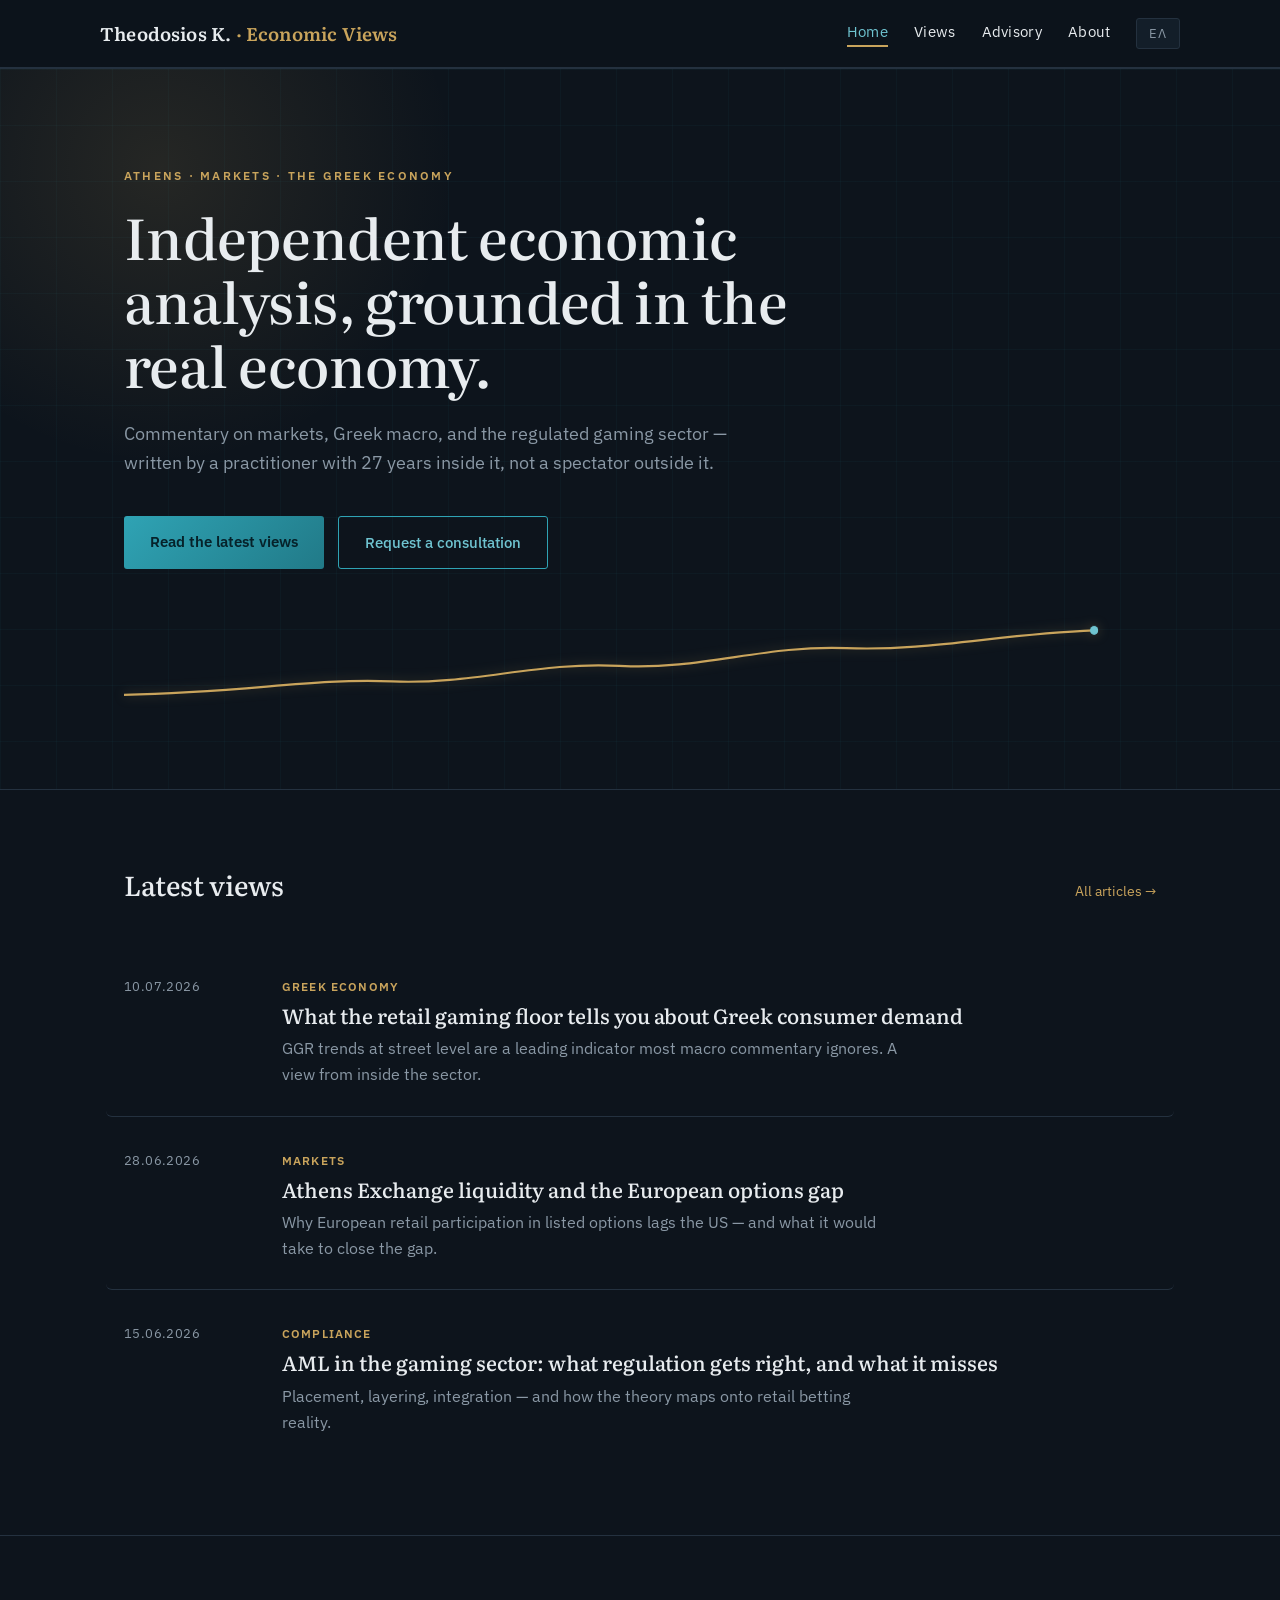
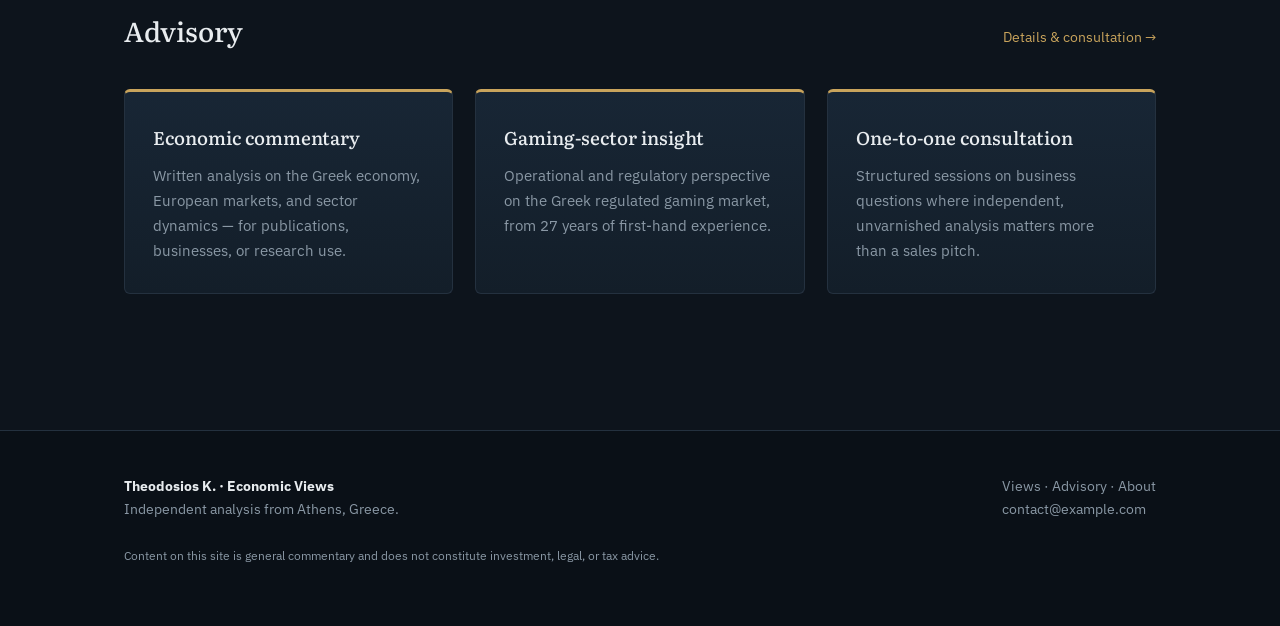
==== index.html @ 7d775573 "Update title for ATHEX:MYTIL symbol" ====
<!DOCTYPE html>
<html lang="en" data-lang="en">
<head>
<meta charset="UTF-8">
<meta name="viewport" content="width=device-width, initial-scale=1.0">
<title>Theodosios K. — Economic Views</title>
<meta name="description" content="Independent economic analysis and advisory from Athens. Markets, the Greek economy, and regulated-sector insight.">
<link rel="preconnect" href="https://fonts.googleapis.com">
<link href="https://fonts.googleapis.com/css2?family=Literata:wght@400;500;600&family=IBM+Plex+Sans:wght@400;500;600&display=swap" rel="stylesheet">
<link rel="stylesheet" href="assets/style.css">
<script src="assets/lang.js"></script>
</head>
<body>

<header class="site">
  <div class="wrap site-bar">
    <a class="brand" href="index.html">Theodosios K. <span>· Economic Views</span></a>
    <button class="nav-btn" id="navBtn" aria-label="Menu">☰</button>
    <nav class="main" id="mainNav">
      <a href="index.html" aria-current="page"><span class="lang-en">Home</span><span class="lang-el">Αρχική</span></a>
      <a href="articles.html"><span class="lang-en">Views</span><span class="lang-el">Άρθρα</span></a>
      <a href="services.html"><span class="lang-en">Advisory</span><span class="lang-el">Υπηρεσίες</span></a>
      <a href="about.html"><span class="lang-en">About</span><span class="lang-el">Σχετικά</span></a>
      <button class="lang-toggle" id="langToggle" aria-label="Switch language">ΕΛ</button>
    </nav>
  </div>
</header>
<!-- ATHEX ticker (TradingView, 15' delayed) -->
<div class="tv-tape" style="border-bottom:1px solid var(--hairline);">
  <div class="tradingview-widget-container">
    <div class="tradingview-widget-container__widget"></div>
    <script type="text/javascript"
      src="https://s3.tradingview.com/external-embedding/embed-widget-ticker-tape.js" async>
    {
      "symbols": [
        {"proName": "ATHEX:GD", "title": "Γενικός Δείκτης"},
        {"proName": "ATHEX:ETE", "title": "Εθνική"},
        {"proName": "ATHEX:EUROB", "title": "Eurobank"},
        {"proName": "ATHEX:MYTIL", "title": "ALWN"},
        {"proName": "FX_IDC:EURUSD", "title": "EUR/USD"}
      ],
      "showSymbolLogo": false,
      "colorTheme": "dark",
      "isTransparent": true,
      "displayMode": "adaptive",
      "locale": "el"
    }
    </script>
  </div>
</div>
<main>
  <!-- ============ HERO ============ -->
  <section class="hero">
    <div class="wrap">
      <p class="eyebrow"><span class="lang-en">Athens · Markets · The Greek Economy</span><span class="lang-el">Αθήνα · Αγορές · Ελληνική Οικονομία</span></p>
      <h1>
        <span class="lang-en">Independent economic analysis, grounded in the real economy.</span>
        <span class="lang-el">Ανεξάρτητη οικονομική ανάλυση, με βάση την πραγματική οικονομία.</span>
      </h1>
      <p class="lede">
        <span class="lang-en">Commentary on markets, Greek macro, and the regulated gaming sector — written by a practitioner with 27 years inside it, not a spectator outside it.</span>
        <span class="lang-el">Σχολιασμός για τις αγορές, τα ελληνικά μακροοικονομικά και τον ρυθμιζόμενο κλάδο τυχερών παιγνίων — από επαγγελματία με 27 χρόνια μέσα στον κλάδο, όχι θεατή απ' έξω.</span>
      </p>
      <div class="cta-row">
        <a class="btn primary" href="articles.html"><span class="lang-en">Read the latest views</span><span class="lang-el">Διαβάστε τα άρθρα</span></a>
        <a class="btn ghost" href="services.html#consult"><span class="lang-en">Request a consultation</span><span class="lang-el">Ζητήστε συμβουλευτική</span></a>
      </div>
      <!-- Signature: a single drawn curve -->
      <svg class="curve" viewBox="0 0 1000 90" preserveAspectRatio="none" aria-hidden="true">
        <path d="M0,70 C120,68 180,55 260,58 C340,61 400,40 480,44 C560,48 620,25 700,28 C780,31 850,15 940,12"/>
        <circle cx="940" cy="12" r="4"/>
      </svg>
    </div>
  </section>

  <!-- ============ LATEST VIEWS ============ -->
  <section class="block">
    <div class="wrap">
      <div class="section-head">
        <h2><span class="lang-en">Latest views</span><span class="lang-el">Πρόσφατα άρθρα</span></h2>
        <a class="more" href="articles.html"><span class="lang-en">All articles →</span><span class="lang-el">Όλα τα άρθρα →</span></a>
      </div>
      <div class="post-list">
        <div class="post">
          <time datetime="2026-07-10">10.07.2026</time>
          <div>
            <span class="tag"><span class="lang-en">Greek Economy</span><span class="lang-el">Ελληνική Οικονομία</span></span>
            <h3><a href="article-sample.html"><span class="lang-en">What the retail gaming floor tells you about Greek consumer demand</span><span class="lang-el">Τι σου λέει το ταμείο του πρακτορείου για την ελληνική καταναλωτική ζήτηση</span></a></h3>
            <p><span class="lang-en">GGR trends at street level are a leading indicator most macro commentary ignores. A view from inside the sector.</span><span class="lang-el">Οι τάσεις GGR σε επίπεδο δρόμου είναι πρόδρομος δείκτης που ο περισσότερος μακρο-σχολιασμός αγνοεί.</span></p>
          </div>
        </div>
        <div class="post">
          <time datetime="2026-06-28">28.06.2026</time>
          <div>
            <span class="tag"><span class="lang-en">Markets</span><span class="lang-el">Αγορές</span></span>
            <h3><a href="#"><span class="lang-en">Athens Exchange liquidity and the European options gap</span><span class="lang-el">Η ρευστότητα του Χ.Α. και το ευρωπαϊκό κενό στα options</span></a></h3>
            <p><span class="lang-en">Why European retail participation in listed options lags the US — and what it would take to close the gap.</span><span class="lang-el">Γιατί η ευρωπαϊκή συμμετοχή ιδιωτών στα εισηγμένα options υστερεί έναντι των ΗΠΑ.</span></p>
          </div>
        </div>
        <div class="post">
          <time datetime="2026-06-15">15.06.2026</time>
          <div>
            <span class="tag"><span class="lang-en">Compliance</span><span class="lang-el">Κανονιστική Συμμόρφωση</span></span>
            <h3><a href="#"><span class="lang-en">AML in the gaming sector: what regulation gets right, and what it misses</span><span class="lang-el">AML στον κλάδο παιγνίων: τι πετυχαίνει η ρύθμιση και τι της διαφεύγει</span></a></h3>
            <p><span class="lang-en">Placement, layering, integration — and how the theory maps onto retail betting reality.</span><span class="lang-el">Placement, layering, integration — και πώς η θεωρία αντιστοιχεί στην πραγματικότητα του retail στοιχηματισμού.</span></p>
          </div>
        </div>
      </div>
    </div>
  </section>

  <!-- ============ SERVICES TEASER ============ -->
  <section class="block">
    <div class="wrap">
      <div class="section-head">
        <h2><span class="lang-en">Advisory</span><span class="lang-el">Συμβουλευτικές υπηρεσίες</span></h2>
        <a class="more" href="services.html"><span class="lang-en">Details & consultation →</span><span class="lang-el">Λεπτομέρειες & συμβουλευτική →</span></a>
      </div>
      <div class="svc-grid">
        <div class="svc">
          <h3><span class="lang-en">Economic commentary</span><span class="lang-el">Οικονομικός σχολιασμός</span></h3>
          <p><span class="lang-en">Written analysis on the Greek economy, European markets, and sector dynamics — for publications, businesses, or research use.</span><span class="lang-el">Γραπτή ανάλυση για την ελληνική οικονομία, τις ευρωπαϊκές αγορές και τη δυναμική κλάδων.</span></p>
        </div>
        <div class="svc">
          <h3><span class="lang-en">Gaming-sector insight</span><span class="lang-el">Εξειδίκευση στον κλάδο παιγνίων</span></h3>
          <p><span class="lang-en">Operational and regulatory perspective on the Greek regulated gaming market, from 27 years of first-hand experience.</span><span class="lang-el">Λειτουργική και κανονιστική οπτική για την ελληνική ρυθμιζόμενη αγορά παιγνίων, από 27 χρόνια εμπειρίας.</span></p>
        </div>
        <div class="svc">
          <h3><span class="lang-en">One-to-one consultation</span><span class="lang-el">Ατομική συμβουλευτική</span></h3>
          <p><span class="lang-en">Structured sessions on business questions where independent, unvarnished analysis matters more than a sales pitch.</span><span class="lang-el">Δομημένες συνεδρίες για επιχειρηματικά ερωτήματα όπου η ανεξάρτητη, ειλικρινής ανάλυση μετράει.</span></p>
        </div>
      </div>
    </div>
  </section>
</main>

<footer class="site">
  <div class="wrap cols">
    <div>
      <div><strong>Theodosios K. · Economic Views</strong></div>
      <div><span class="lang-en">Independent analysis from Athens, Greece.</span><span class="lang-el">Ανεξάρτητη ανάλυση από την Αθήνα.</span></div>
    </div>
    <div>
      <div><a href="articles.html"><span class="lang-en">Views</span><span class="lang-el">Άρθρα</span></a> · <a href="services.html"><span class="lang-en">Advisory</span><span class="lang-el">Υπηρεσίες</span></a> · <a href="about.html"><span class="lang-en">About</span><span class="lang-el">Σχετικά</span></a></div>
      <div><a href="mailto:contact@example.com">contact@example.com</a></div>
    </div>
  </div>
  <div class="wrap" style="margin-top:24px; font-size:0.78rem;">
    <span class="lang-en">Content on this site is general commentary and does not constitute investment, legal, or tax advice.</span>
    <span class="lang-el">Το περιεχόμενο του παρόντος αποτελεί γενικό σχολιασμό και δεν συνιστά επενδυτική, νομική ή φορολογική συμβουλή.</span>
  </div>
</footer>

</body>
</html>
---- assets/style.css ----
/* ============================================================
   Economic Views — dark edition
   Palette: night #0D141C · panel #131E29 · ink-light #E8ECEF
            petrol #2FA3B4 · brass #C9A45C · muted #8A98A5
   Type:    Literata (display) · IBM Plex Sans (body/UI)
   ============================================================ */

:root {
  --night: #0D141C;
  --panel: #131E29;
  --panel-2: #182635;
  --ink: #E8ECEF;
  --petrol: #2FA3B4;
  --petrol-soft: #6FC4D1;
  --brass: #C9A45C;
  --muted: #8A98A5;
  --hairline: #24313F;
  --max: 1080px;
  --serif: "Literata", Georgia, serif;
  --sans: "IBM Plex Sans", -apple-system, "Segoe UI", sans-serif;
}

* { margin: 0; padding: 0; box-sizing: border-box; }

html { scroll-behavior: smooth; }

body {
  font-family: var(--sans);
  font-size: 17px;
  line-height: 1.65;
  color: var(--ink);
  background: var(--night);
  -webkit-font-smoothing: antialiased;
}

/* ---- Bilingual switching ---- */
html[data-lang="en"] .lang-el { display: none !important; }
html[data-lang="el"] .lang-en { display: none !important; }

img, svg { max-width: 100%; display: block; }

a { color: var(--petrol-soft); text-decoration: none; }
a:hover { text-decoration: underline; }
a:focus-visible, button:focus-visible {
  outline: 2px solid var(--petrol);
  outline-offset: 3px;
}

::selection { background: rgba(47,163,180,0.35); }

.wrap { max-width: var(--max); margin: 0 auto; padding: 0 24px; }

/* ---- Header -------------------------------------------------- */
header.site {
  border-bottom: 1px solid var(--hairline);
  background: rgba(13,20,28,0.88);
  backdrop-filter: blur(10px);
  -webkit-backdrop-filter: blur(10px);
  position: sticky; top: 0; z-index: 40;
}
.site-bar {
  display: flex; align-items: center; justify-content: space-between;
  padding: 18px 0;
  gap: 16px;
}
.brand {
  font-family: var(--serif);
  font-weight: 600;
  font-size: 1.15rem;
  letter-spacing: 0.01em;
  color: var(--ink);
}
.brand span { color: var(--brass); }
.brand:hover { text-decoration: none; }

nav.main { display: flex; align-items: center; gap: 26px; }
nav.main a {
  font-size: 0.92rem;
  color: var(--ink);
  letter-spacing: 0.02em;
  position: relative;
  padding-bottom: 3px;
}
nav.main a:hover { text-decoration: none; color: var(--petrol-soft); }
nav.main a::after {
  content: "";
  position: absolute; left: 0; bottom: 0;
  width: 0; height: 2px;
  background: var(--brass);
  transition: width 0.25s ease;
}
nav.main a:hover::after { width: 100%; }
nav.main a[aria-current="page"] { color: var(--petrol-soft); }
nav.main a[aria-current="page"]::after { width: 100%; }

.lang-toggle {
  font-family: var(--sans);
  font-size: 0.82rem;
  letter-spacing: 0.06em;
  border: 1px solid var(--hairline);
  background: var(--panel);
  color: var(--muted);
  border-radius: 3px;
  padding: 6px 12px;
  cursor: pointer;
  transition: border-color 0.2s, color 0.2s;
}
.lang-toggle:hover { border-color: var(--brass); color: var(--brass); }

.nav-btn { display: none; background: none; border: none; font-size: 1.5rem; color: var(--ink); cursor: pointer; }
@media (max-width: 760px) {
  .nav-btn { display: block; }
  nav.main {
    display: none;
    position: absolute; left: 0; right: 0; top: 100%;
    background: var(--night);
    border-bottom: 1px solid var(--hairline);
    flex-direction: column; align-items: flex-start;
    padding: 14px 24px 20px; gap: 14px;
  }
  nav.main.open { display: flex; }
}

/* ---- Hero ---------------------------------------------------- */
.hero {
  padding: 96px 0 72px;
  position: relative;
  overflow: hidden;
  /* faint chart-grid, like graph paper in the dark */
  background-image:
    linear-gradient(rgba(47,163,180,0.045) 1px, transparent 1px),
    linear-gradient(90deg, rgba(47,163,180,0.045) 1px, transparent 1px);
  background-size: 56px 56px;
}
.hero::before {
  /* brass glow, upper left — quiet, not neon */
  content: "";
  position: absolute;
  top: -220px; left: -160px;
  width: 640px; height: 640px;
  background: radial-gradient(circle, rgba(201,164,92,0.13) 0%, transparent 65%);
  pointer-events: none;
}
.hero > .wrap { position: relative; }
.eyebrow {
  font-size: 0.78rem;
  letter-spacing: 0.18em;
  text-transform: uppercase;
  color: var(--brass);
  font-weight: 600;
  margin-bottom: 18px;
}
.hero h1 {
  font-family: var(--serif);
  font-weight: 500;
  font-size: clamp(2.1rem, 5vw, 3.5rem);
  line-height: 1.15;
  max-width: 20ch;
  letter-spacing: -0.01em;
  color: var(--ink);
}
.hero p.lede {
  margin-top: 22px;
  font-size: 1.12rem;
  color: var(--muted);
  max-width: 56ch;
}
.hero .curve {
  margin-top: 48px;
  width: 100%;
  height: 100px;
  overflow: visible;
  filter: drop-shadow(0 0 6px rgba(201,164,92,0.35));
}
.curve path {
  fill: none;
  stroke: var(--brass);
  stroke-width: 2;
  stroke-dasharray: 1400;
  stroke-dashoffset: 1400;
  animation: draw 2.2s ease-out 0.3s forwards;
}
.curve circle {
  fill: var(--petrol-soft);
  opacity: 0;
  animation: appear 0.5s ease-out 2.2s forwards;
}
@keyframes draw { to { stroke-dashoffset: 0; } }
@keyframes appear { to { opacity: 1; } }
@media (prefers-reduced-motion: reduce) {
  .curve path { animation: none; stroke-dashoffset: 0; }
  .curve circle { animation: none; opacity: 1; }
  nav.main a::after { transition: none; }
  html { scroll-behavior: auto; }
}

.cta-row { margin-top: 38px; display: flex; gap: 14px; flex-wrap: wrap; }
.btn {
  display: inline-block;
  font-size: 0.95rem;
  font-weight: 500;
  padding: 13px 26px;
  border-radius: 3px;
  border: 1px solid var(--petrol);
  transition: transform 0.15s ease, box-shadow 0.2s ease, background 0.2s;
}
.btn.primary {
  background: linear-gradient(135deg, #2FA3B4 0%, #217A88 100%);
  color: #06222A;
  font-weight: 600;
  border: none;
}
.btn.primary:hover {
  text-decoration: none;
  transform: translateY(-1px);
  box-shadow: 0 6px 22px rgba(47,163,180,0.30);
}
.btn.ghost { color: var(--petrol-soft); background: transparent; }
.btn.ghost:hover {
  background: rgba(47,163,180,0.10);
  text-decoration: none;
}

/* ---- Sections ------------------------------------------------ */
section.block { padding: 72px 0; border-top: 1px solid var(--hairline); }
.section-head {
  display: flex; align-items: baseline; justify-content: space-between;
  margin-bottom: 36px; gap: 16px; flex-wrap: wrap;
}
.section-head h2 {
  font-family: var(--serif);
  font-weight: 500;
  font-size: 1.7rem;
  color: var(--ink);
}
.section-head a.more { font-size: 0.9rem; color: var(--brass); }
.section-head a.more:hover { color: var(--petrol-soft); text-decoration: none; }

/* ---- Article cards ------------------------------------------ */
.post-list { display: grid; gap: 0; }
.post {
  display: grid;
  grid-template-columns: 130px 1fr;
  gap: 28px;
  padding: 28px 18px;
  margin: 0 -18px;
  border-bottom: 1px solid var(--hairline);
  border-radius: 6px;
  transition: background 0.2s ease;
}
.post:hover { background: var(--panel); }
.post:last-child { border-bottom: none; }
.post time {
  font-size: 0.82rem;
  color: var(--muted);
  font-variant-numeric: tabular-nums;
  letter-spacing: 0.03em;
  padding-top: 5px;
}
.post h3 {
  font-family: var(--serif);
  font-weight: 500;
  font-size: 1.28rem;
  line-height: 1.3;
}
.post h3 a { color: var(--ink); }
.post h3 a:hover { color: var(--petrol-soft); text-decoration: none; }
.post p { margin-top: 8px; color: var(--muted); font-size: 0.97rem; max-width: 62ch; }
.tag {
  display: inline-block;
  font-size: 0.72rem;
  letter-spacing: 0.1em;
  text-transform: uppercase;
  color: var(--brass);
  margin-bottom: 6px;
  font-weight: 600;
}
@media (max-width: 620px) {
  .post { grid-template-columns: 1fr; gap: 6px; }
}

/* ---- Services ------------------------------------------------ */
.svc-grid {
  display: grid;
  grid-template-columns: repeat(auto-fit, minmax(260px, 1fr));
  gap: 22px;
}
.svc {
  background: linear-gradient(180deg, var(--panel-2) 0%, var(--panel) 100%);
  border: 1px solid var(--hairline);
  border-top: 3px solid var(--brass);
  border-radius: 6px;
  padding: 30px 28px;
  transition: transform 0.2s ease, box-shadow 0.25s ease, border-color 0.2s;
}
.svc:hover {
  transform: translateY(-4px);
  box-shadow: 0 14px 34px rgba(0,0,0,0.40);
  border-color: rgba(201,164,92,0.45);
}
.svc h3 { font-family: var(--serif); font-weight: 500; font-size: 1.15rem; margin-bottom: 10px; color: var(--ink); }
.svc p { font-size: 0.95rem; color: var(--muted); }

/* ---- Article page ------------------------------------------- */
article.single { padding: 72px 0; max-width: 720px; margin: 0 auto; }
article.single .meta { font-size: 0.85rem; color: var(--muted); margin-bottom: 14px; font-variant-numeric: tabular-nums; }
article.single h1 {
  font-family: var(--serif);
  font-weight: 500;
  font-size: clamp(1.8rem, 4vw, 2.6rem);
  line-height: 1.2;
  margin-bottom: 26px;
  color: var(--ink);
}
article.single .body p { margin-bottom: 20px; }
article.single .body h2 {
  font-family: var(--serif); font-weight: 500;
  font-size: 1.35rem; margin: 36px 0 14px;
  color: var(--ink);
}
article.single .body blockquote {
  border-left: 3px solid var(--brass);
  background: var(--panel);
  border-radius: 0 6px 6px 0;
  padding: 16px 20px; margin: 26px 0;
  color: var(--petrol-soft); font-style: italic;
}
.disclaimer {
  margin-top: 44px;
  font-size: 0.82rem;
  color: var(--muted);
  border-top: 1px solid var(--hairline);
  padding-top: 18px;
}

/* ---- Forms --------------------------------------------------- */
form.consult {
  background: linear-gradient(180deg, var(--panel-2) 0%, var(--panel) 100%);
  border: 1px solid var(--hairline);
  border-radius: 6px;
  padding: 34px 32px;
  max-width: 640px;
  box-shadow: 0 18px 44px rgba(0,0,0,0.35);
}
form.consult label {
  display: block;
  font-size: 0.85rem;
  font-weight: 500;
  letter-spacing: 0.03em;
  margin: 18px 0 6px;
  color: var(--ink);
}
form.consult label:first-of-type { margin-top: 0; }
form.consult input, form.consult select, form.consult textarea {
  width: 100%;
  font-family: var(--sans);
  font-size: 0.95rem;
  padding: 12px 13px;
  border: 1px solid var(--hairline);
  border-radius: 4px;
  background: var(--night);
  color: var(--ink);
  transition: border-color 0.2s;
}
form.consult input:focus, form.consult select:focus, form.consult textarea:focus {
  outline: none;
  border-color: var(--petrol);
  box-shadow: 0 0 0 3px rgba(47,163,180,0.18);
}
form.consult button { margin-top: 26px; cursor: pointer; font-family: var(--sans); }

/* ---- About --------------------------------------------------- */
.about-grid { display: grid; grid-template-columns: 2fr 1fr; gap: 48px; }
.about-grid .facts {
  border-left: 1px solid var(--hairline);
  padding-left: 32px;
  font-size: 0.92rem;
}
.about-grid .facts dt {
  font-size: 0.72rem; letter-spacing: 0.12em; text-transform: uppercase;
  color: var(--brass); font-weight: 600; margin-top: 20px;
}
.about-grid .facts dt:first-child { margin-top: 0; }
.about-grid .facts dd { color: var(--muted); margin-top: 4px; }
@media (max-width: 720px) {
  .about-grid { grid-template-columns: 1fr; }
  .about-grid .facts { border-left: none; padding-left: 0; border-top: 1px solid var(--hairline); padding-top: 24px; }
}

/* ---- Footer -------------------------------------------------- */
footer.site {
  border-top: 1px solid var(--hairline);
  margin-top: 64px;
  padding: 44px 0 60px;
  font-size: 0.88rem;
  color: var(--muted);
  background: #0A1017;
}
footer.site .cols { display: flex; justify-content: space-between; gap: 24px; flex-wrap: wrap; }
footer.site strong { color: var(--ink); }
footer.site a { color: var(--muted); }
footer.site a:hover { color: var(--brass); }
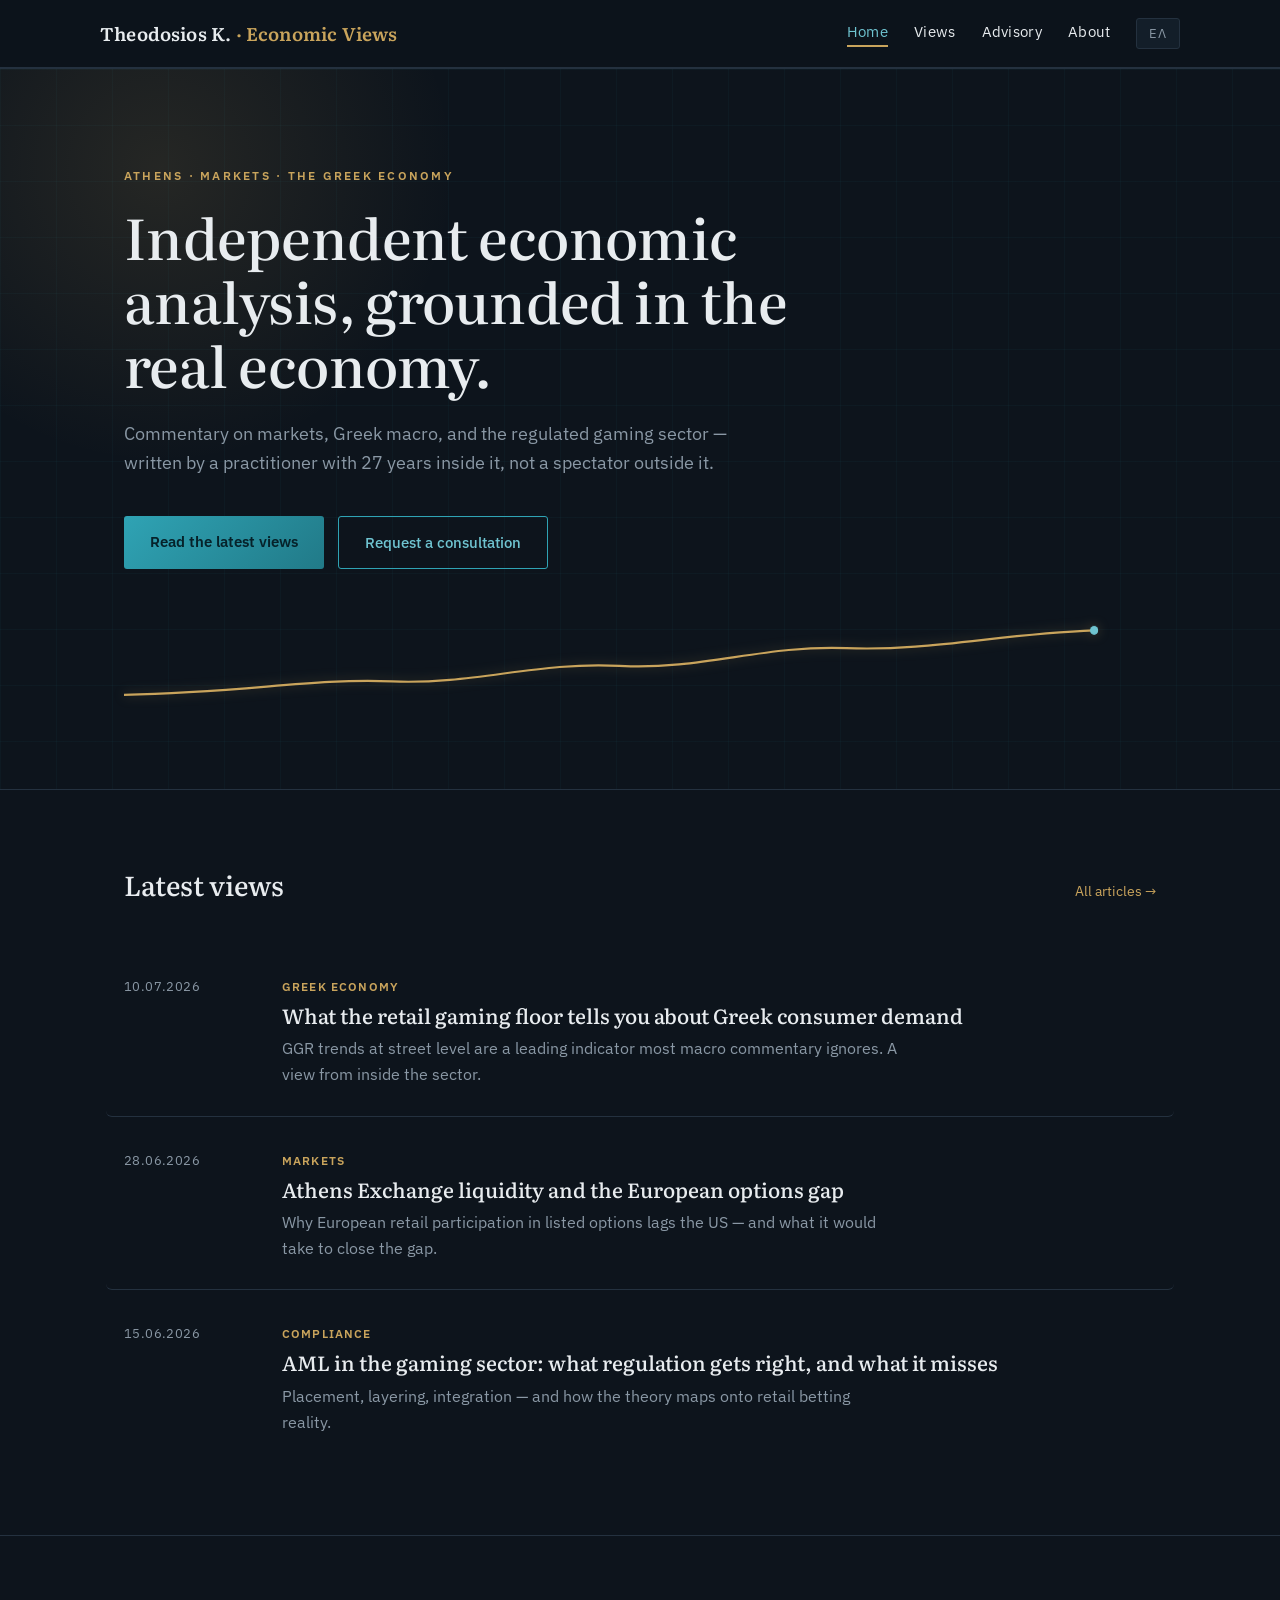
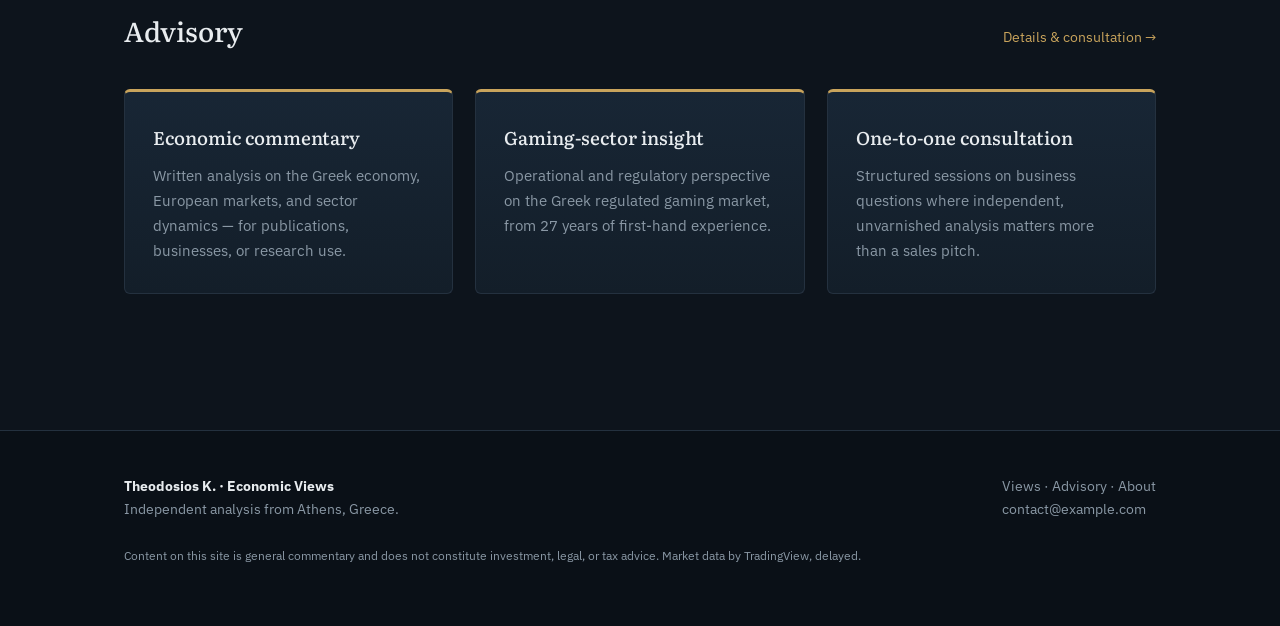
==== commit 3731ce97: "Add files via upload" ====
--- a/index.html
+++ b/index.html
@@ -25,7 +25,8 @@
     </nav>
   </div>
 </header>
-<!-- ATHEX ticker (TradingView, 15' delayed) -->
+
+<!-- Global markets ticker (TradingView, 15' delayed, widget-licensed symbols) -->
 <div class="tv-tape" style="border-bottom:1px solid var(--hairline);">
   <div class="tradingview-widget-container">
     <div class="tradingview-widget-container__widget"></div>
@@ -33,11 +34,23 @@
       src="https://s3.tradingview.com/external-embedding/embed-widget-ticker-tape.js" async>
     {
       "symbols": [
-        {"proName": "ATHEX:GD", "title": "Γενικός Δείκτης"},
-        {"proName": "ATHEX:ETE", "title": "Εθνική"},
-        {"proName": "ATHEX:EUROB", "title": "Eurobank"},
-        {"proName": "ATHEX:MYTIL", "title": "ALWN"},
-        {"proName": "FX_IDC:EURUSD", "title": "EUR/USD"}
+        {"proName": "ATHEX:GD",         "title": "Γενικός Δείκτης"},
+        {"proName": "INDEX:SX5E",       "title": "Euro Stoxx 50"},
+        {"proName": "XETR:DAX",         "title": "DAX"},
+        {"proName": "INDEX:CAC40",      "title": "CAC 40"},
+        {"proName": "FOREXCOM:UKXGBP",  "title": "UK 100"},
+        {"proName": "FOREXCOM:SPXUSD",  "title": "S&P 500"},
+        {"proName": "FOREXCOM:NSXUSD",  "title": "Nasdaq 100"},
+        {"proName": "FOREXCOM:DJI",     "title": "Dow Jones"},
+        {"proName": "INDEX:NKY",        "title": "Nikkei 225"},
+        {"proName": "INDEX:KSIC",       "title": "KOSPI"},
+        {"proName": "ASX:XJO",          "title": "ASX 200"},
+        {"proName": "CBOT:ZN1!",        "title": "US 10Y Note (fut.)"},
+        {"proName": "EUREX:FGBL1!",     "title": "Bund (fut.)"},
+        {"proName": "TVC:GOLD",         "title": "Χρυσός"},
+        {"proName": "TVC:SILVER",       "title": "Ασήμι"},
+        {"proName": "BITSTAMP:BTCUSD",  "title": "Bitcoin"},
+        {"proName": "FX_IDC:EURUSD",    "title": "EUR/USD"}
       ],
       "showSymbolLogo": false,
       "colorTheme": "dark",
@@ -48,6 +61,9 @@
     </script>
   </div>
 </div>
+
+
+
 <main>
   <!-- ============ HERO ============ -->
   <section class="hero">
@@ -146,8 +162,8 @@
     </div>
   </div>
   <div class="wrap" style="margin-top:24px; font-size:0.78rem;">
-    <span class="lang-en">Content on this site is general commentary and does not constitute investment, legal, or tax advice.</span>
-    <span class="lang-el">Το περιεχόμενο του παρόντος αποτελεί γενικό σχολιασμό και δεν συνιστά επενδυτική, νομική ή φορολογική συμβουλή.</span>
+    <span class="lang-en">Content on this site is general commentary and does not constitute investment, legal, or tax advice. Market data by TradingView, delayed.</span>
+    <span class="lang-el">Το περιεχόμενο του παρόντος αποτελεί γενικό σχολιασμό και δεν συνιστά επενδυτική, νομική ή φορολογική συμβουλή. Δεδομένα αγορών από TradingView, με καθυστέρηση.</span>
   </div>
 </footer>
 
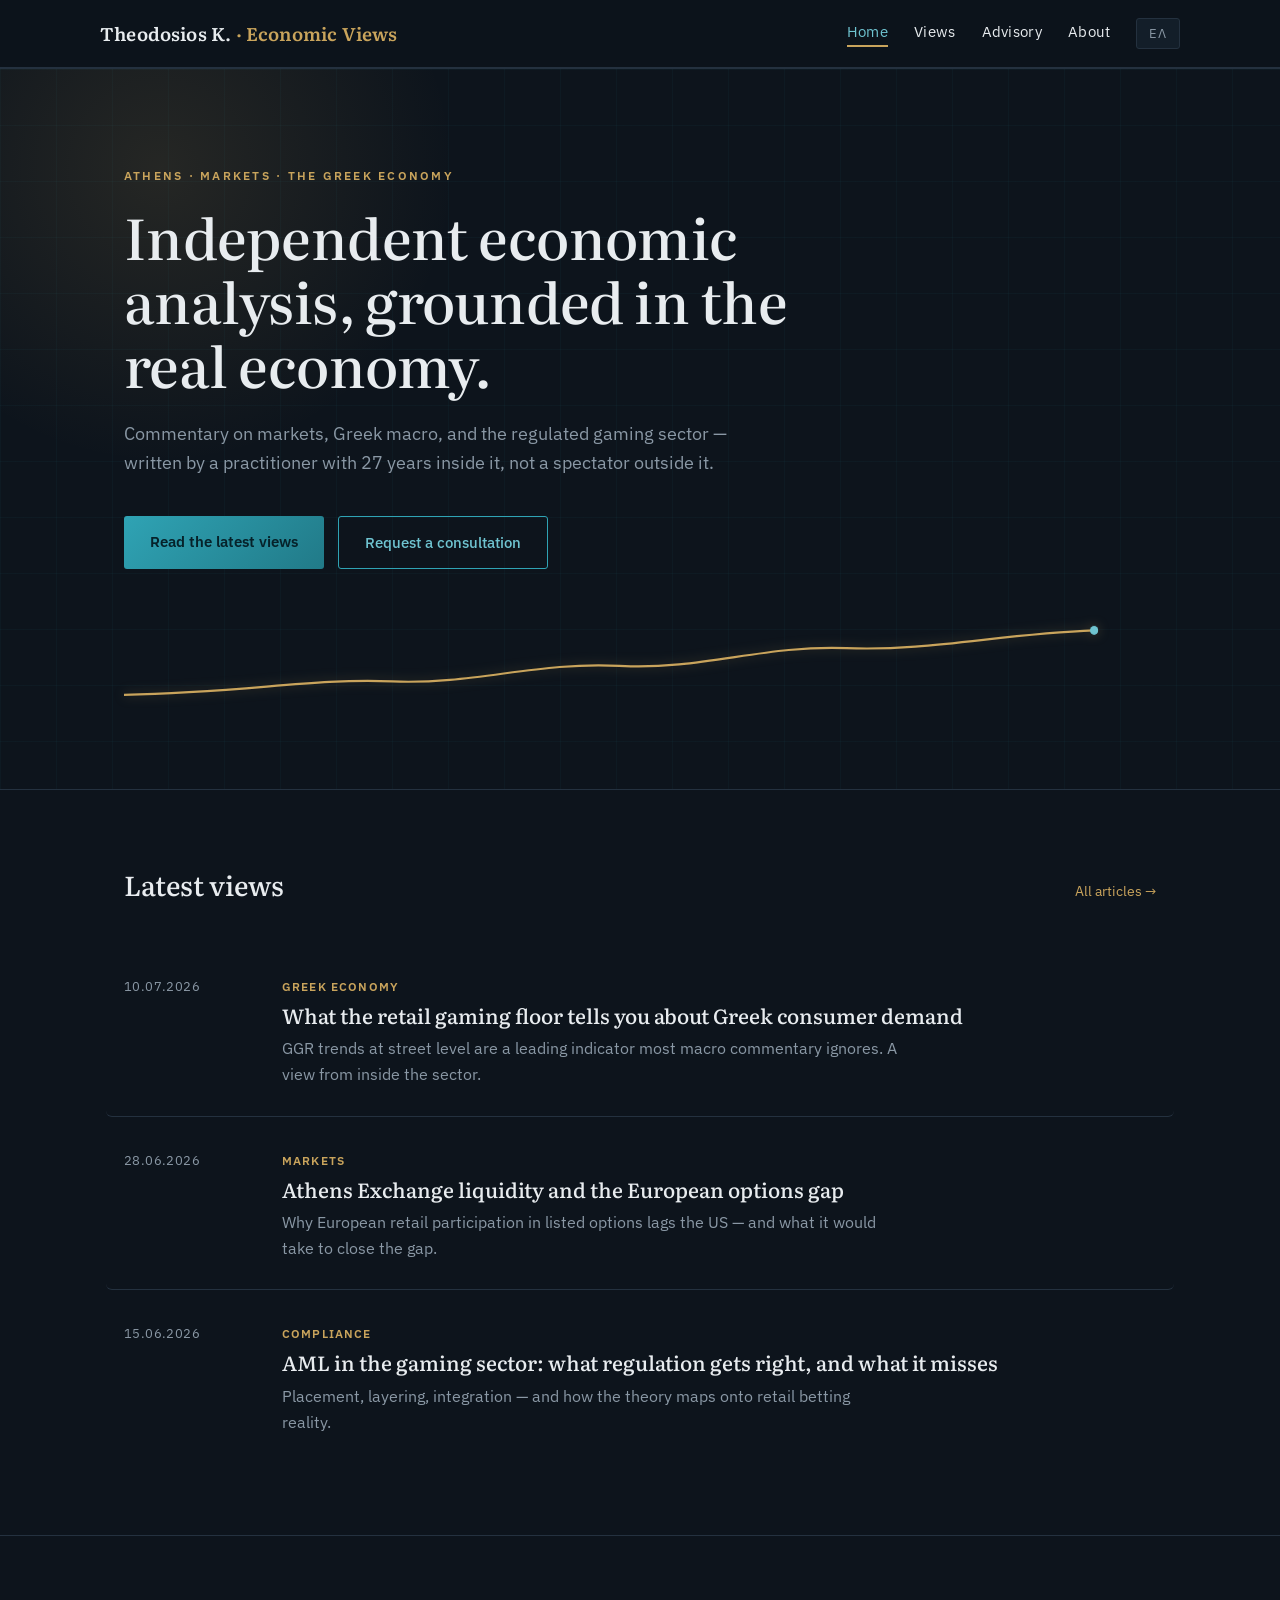
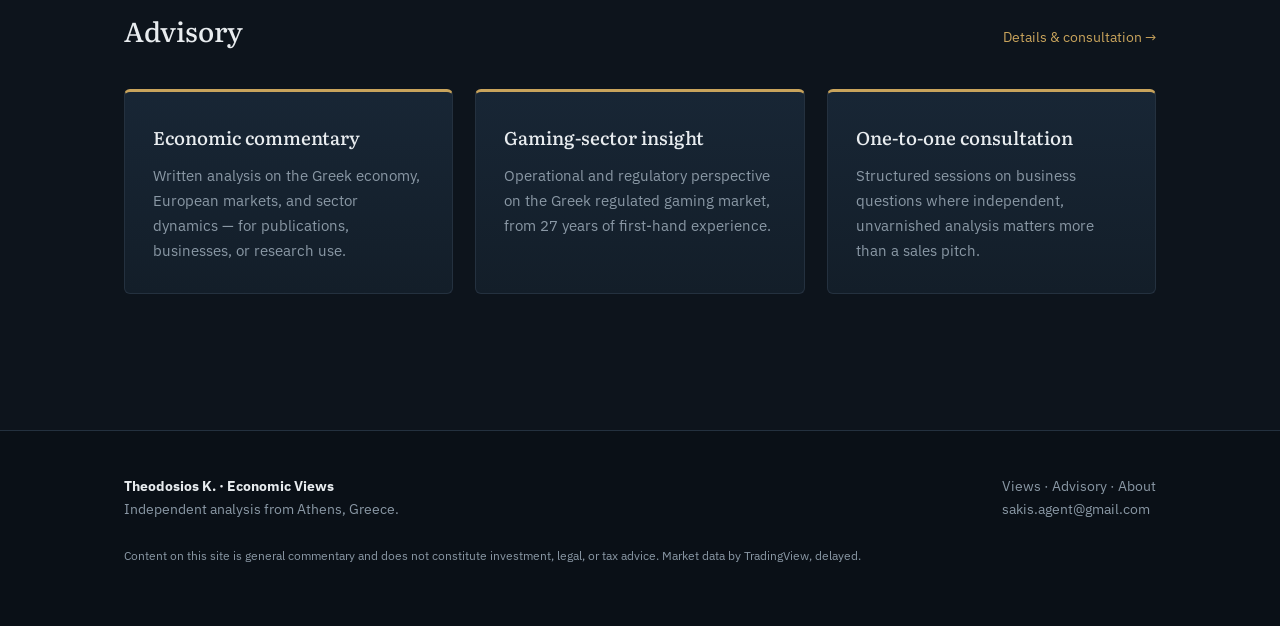
==== commit 2ce7ea7f: "Change contact email to sakis.agent@gmail.com Updated contact email address in the footer." ====
--- a/index.html
+++ b/index.html
@@ -49,13 +49,17 @@
         {"proName": "EUREX:FGBL1!",     "title": "Bund (fut.)"},
         {"proName": "TVC:GOLD",         "title": "Χρυσός"},
         {"proName": "TVC:SILVER",       "title": "Ασήμι"},
+        {"proName": "TVC:USOIL",        "title": "WTI"},
+        {"proName": "TVC:UKOIL",        "title": "Brent"},
         {"proName": "BITSTAMP:BTCUSD",  "title": "Bitcoin"},
-        {"proName": "FX_IDC:EURUSD",    "title": "EUR/USD"}
+        {"proName": "BITSTAMP:ETHUSD",  "title": "Ethereum"},
+        {"proName": "FX_IDC:EURUSD",    "title": "EUR/USD"},
+        {"proName": "FX_IDC:USDJPY",    "title": "USD/JPY"}
       ],
       "showSymbolLogo": false,
       "colorTheme": "dark",
       "isTransparent": true,
-      "displayMode": "adaptive",
+      "displayMode": "regular",
       "locale": "el"
     }
     </script>
@@ -158,7 +162,7 @@
     </div>
     <div>
       <div><a href="articles.html"><span class="lang-en">Views</span><span class="lang-el">Άρθρα</span></a> · <a href="services.html"><span class="lang-en">Advisory</span><span class="lang-el">Υπηρεσίες</span></a> · <a href="about.html"><span class="lang-en">About</span><span class="lang-el">Σχετικά</span></a></div>
-      <div><a href="mailto:contact@example.com">contact@example.com</a></div>
+      <div><a href="mailto:sakis.agent@gmail.com">sakis.agent@gmail.com</a></div>
     </div>
   </div>
   <div class="wrap" style="margin-top:24px; font-size:0.78rem;">
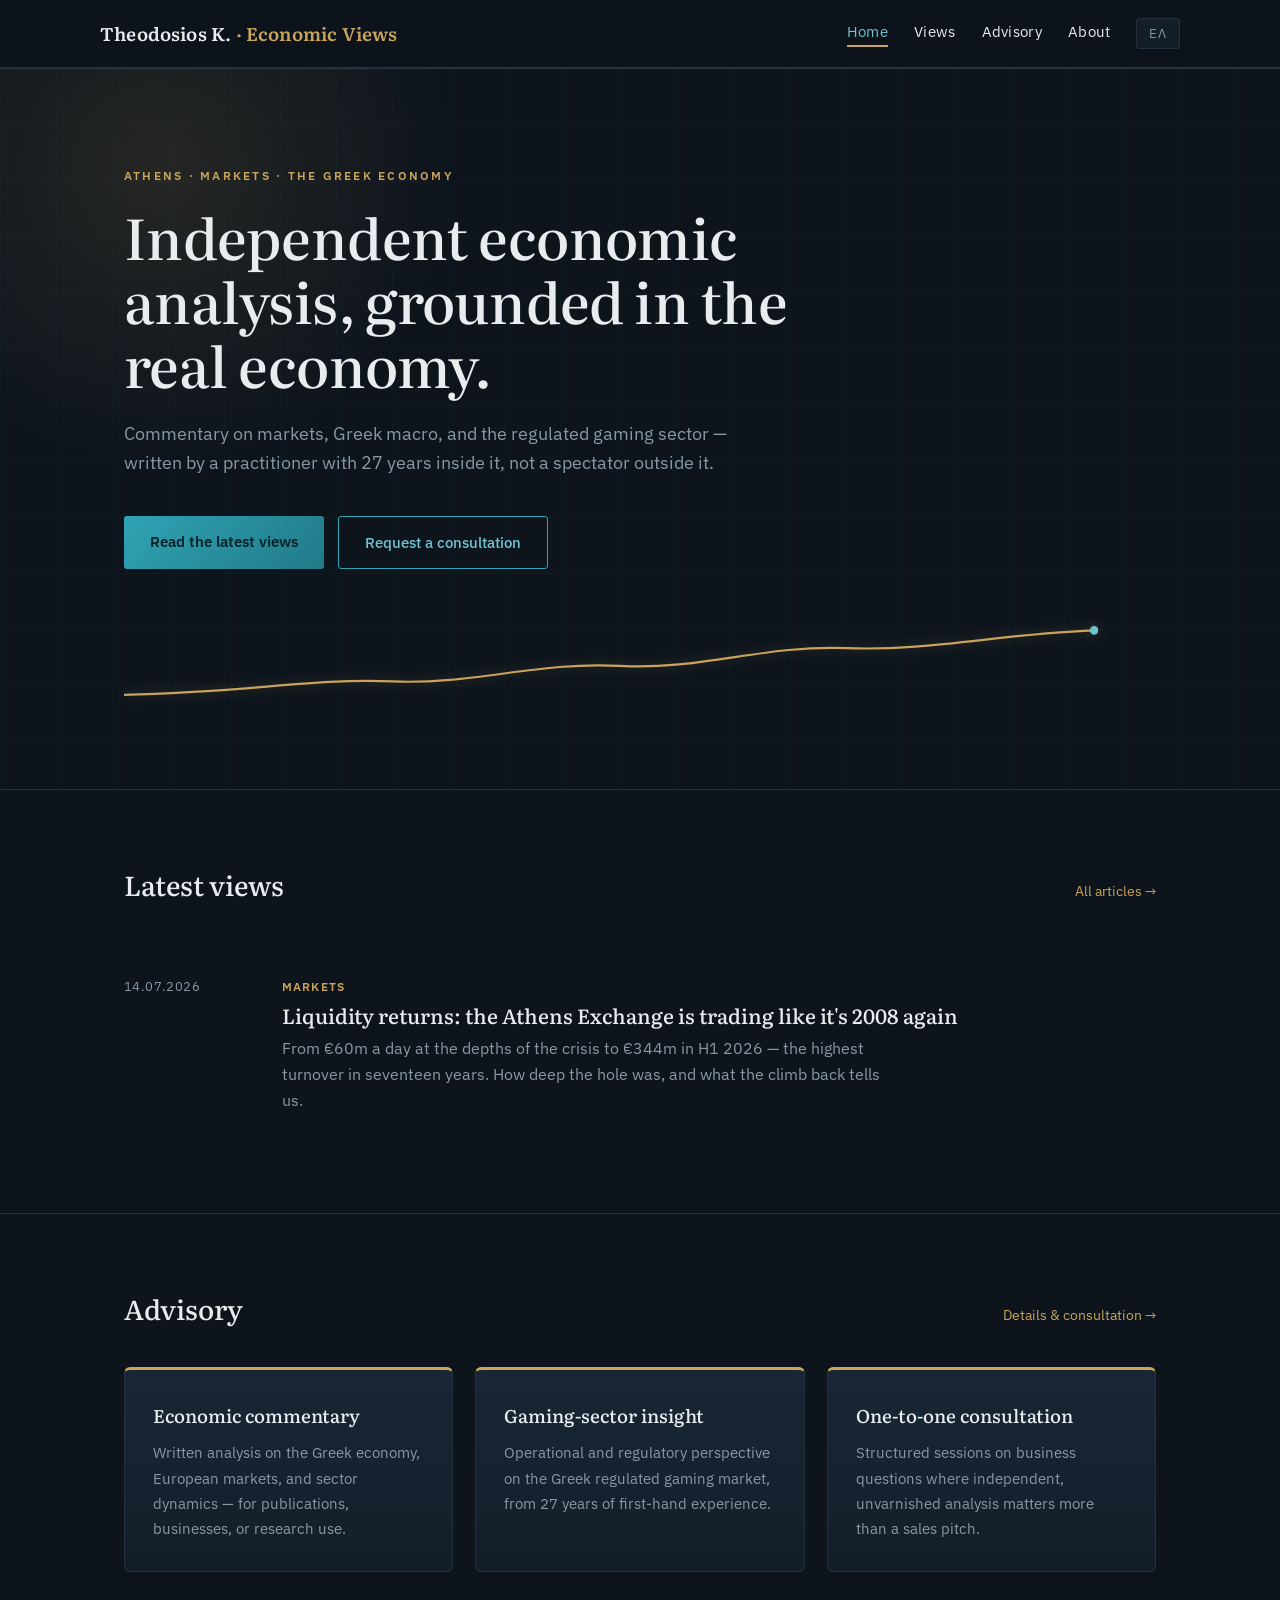
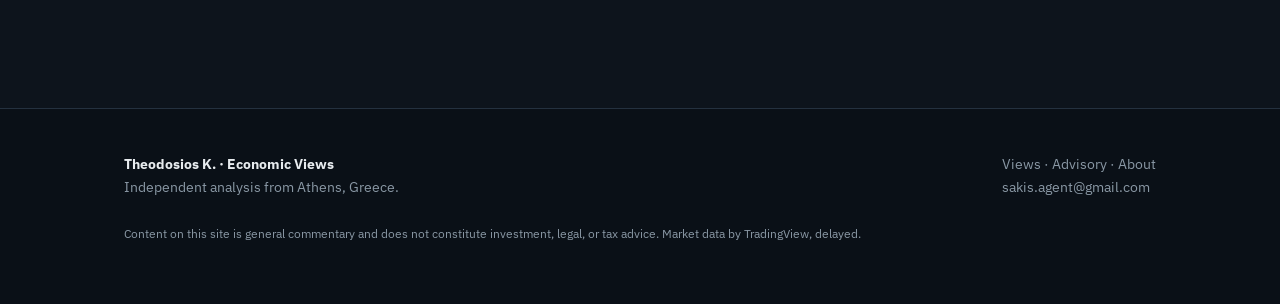
==== commit d5e6e426: "Add files via upload" ====
--- a/index.html
+++ b/index.html
@@ -102,27 +102,11 @@
       </div>
       <div class="post-list">
         <div class="post">
-          <time datetime="2026-07-10">10.07.2026</time>
-          <div>
-            <span class="tag"><span class="lang-en">Greek Economy</span><span class="lang-el">Ελληνική Οικονομία</span></span>
-            <h3><a href="article-sample.html"><span class="lang-en">What the retail gaming floor tells you about Greek consumer demand</span><span class="lang-el">Τι σου λέει το ταμείο του πρακτορείου για την ελληνική καταναλωτική ζήτηση</span></a></h3>
-            <p><span class="lang-en">GGR trends at street level are a leading indicator most macro commentary ignores. A view from inside the sector.</span><span class="lang-el">Οι τάσεις GGR σε επίπεδο δρόμου είναι πρόδρομος δείκτης που ο περισσότερος μακρο-σχολιασμός αγνοεί.</span></p>
-          </div>
-        </div>
-        <div class="post">
-          <time datetime="2026-06-28">28.06.2026</time>
+          <time datetime="2026-07-14">14.07.2026</time>
           <div>
             <span class="tag"><span class="lang-en">Markets</span><span class="lang-el">Αγορές</span></span>
-            <h3><a href="#"><span class="lang-en">Athens Exchange liquidity and the European options gap</span><span class="lang-el">Η ρευστότητα του Χ.Α. και το ευρωπαϊκό κενό στα options</span></a></h3>
-            <p><span class="lang-en">Why European retail participation in listed options lags the US — and what it would take to close the gap.</span><span class="lang-el">Γιατί η ευρωπαϊκή συμμετοχή ιδιωτών στα εισηγμένα options υστερεί έναντι των ΗΠΑ.</span></p>
-          </div>
-        </div>
-        <div class="post">
-          <time datetime="2026-06-15">15.06.2026</time>
-          <div>
-            <span class="tag"><span class="lang-en">Compliance</span><span class="lang-el">Κανονιστική Συμμόρφωση</span></span>
-            <h3><a href="#"><span class="lang-en">AML in the gaming sector: what regulation gets right, and what it misses</span><span class="lang-el">AML στον κλάδο παιγνίων: τι πετυχαίνει η ρύθμιση και τι της διαφεύγει</span></a></h3>
-            <p><span class="lang-en">Placement, layering, integration — and how the theory maps onto retail betting reality.</span><span class="lang-el">Placement, layering, integration — και πώς η θεωρία αντιστοιχεί στην πραγματικότητα του retail στοιχηματισμού.</span></p>
+            <h3><a href="article-xa-liquidity.html"><span class="lang-en">Liquidity returns: the Athens Exchange is trading like it's 2008 again</span><span class="lang-el">Η ρευστότητα επέστρεψε: το Χ.Α. συναλλάσσεται ξανά σαν το 2008</span></a></h3>
+            <p><span class="lang-en">From €60m a day at the depths of the crisis to €344m in H1 2026 — the highest turnover in seventeen years. How deep the hole was, and what the climb back tells us.</span><span class="lang-el">Από 60 εκατ. ευρώ τη μέρα στον πάτο της κρίσης, στα 344 εκατ. στο α' εξάμηνο 2026 — ο υψηλότερος τζίρος σε δεκαεπτά χρόνια.</span></p>
           </div>
         </div>
       </div>
